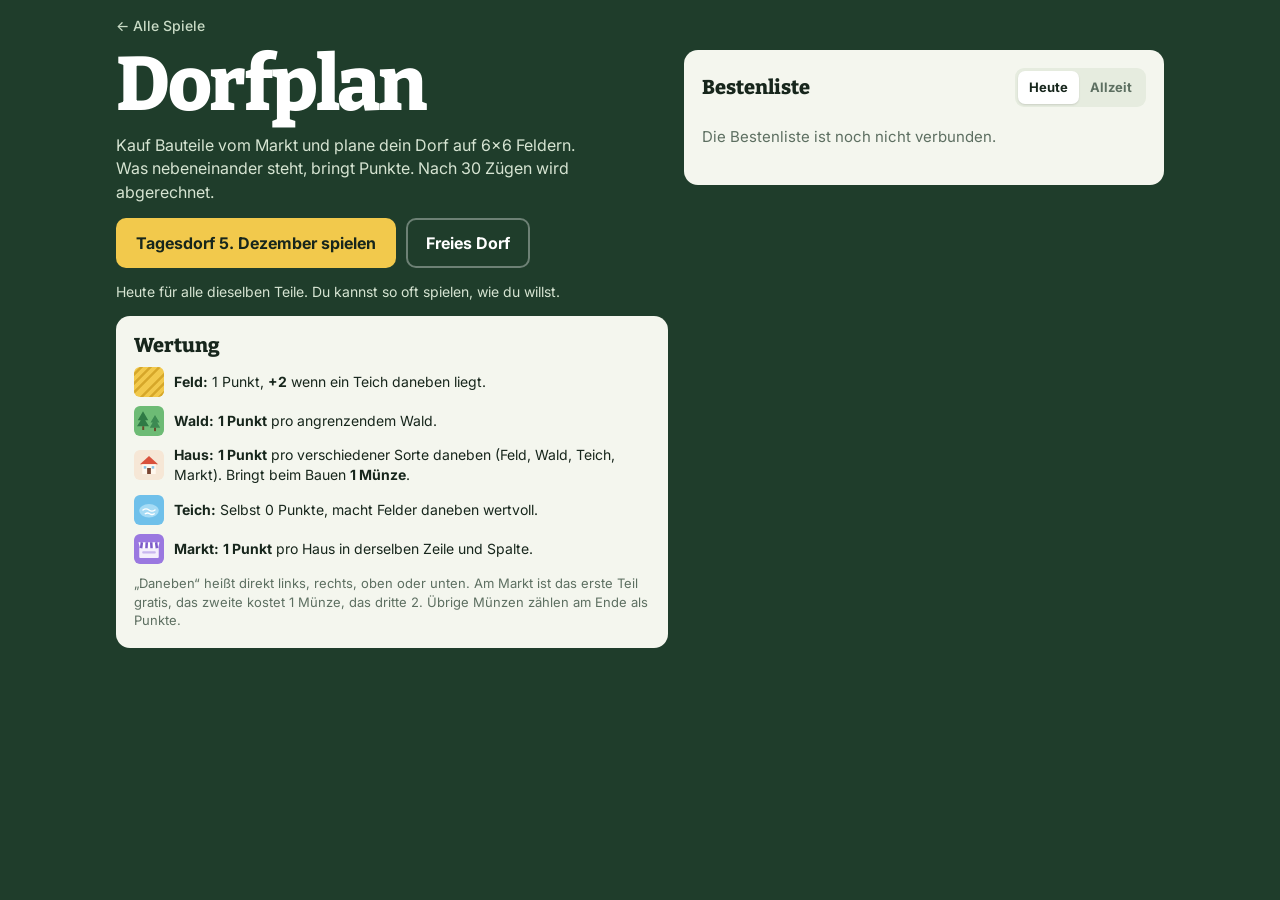
==== dorfplan/index.html @ 49412533 "Dorfplan, gemeinsame Online-Bestenlisten für alle Spiele, Fix in Rutschpartie - Dorfplan: Aufbau-Str" ====
<!doctype html>
<html lang="de">
<head>
<meta charset="utf-8">
<meta name="viewport" content="width=device-width, initial-scale=1, viewport-fit=cover">
<meta name="theme-color" content="#1f3d2b">
<meta name="description" content="Dorfplan: ein Aufbau-Puzzle. Kauf Bauteile vom Markt, plane dein Dorf auf 6×6 Feldern, jede Nachbarschaft zählt. Jeden Tag ein neues Tagesdorf mit Bestenliste.">
<meta property="og:type" content="website">
<meta property="og:title" content="Dorfplan">
<meta property="og:description" content="Plane dein Dorf auf 6×6 Feldern. Jeden Tag ein neues Tagesdorf, gleiche Teile für alle.">
<meta property="og:url" content="https://timleonhardt.de/dorfplan/">
<title>Dorfplan</title>
<link rel="icon" href="data:image/svg+xml,%3Csvg xmlns='http://www.w3.org/2000/svg' viewBox='0 0 32 32'%3E%3Crect width='32' height='32' rx='7' fill='%231f3d2b'/%3E%3Crect x='5' y='5' width='10' height='10' rx='2' fill='%23f2c94c'/%3E%3Crect x='17' y='5' width='10' height='10' rx='2' fill='%236dbb75'/%3E%3Crect x='5' y='17' width='10' height='10' rx='2' fill='%236fc0ea'/%3E%3Crect x='17' y='17' width='10' height='10' rx='2' fill='%23f6e7d6'/%3E%3Cpath d='M18.5 23l3.5-3.5 3.5 3.5v2.5h-7z' fill='%23d9513c'/%3E%3C/svg%3E">
<link rel="preconnect" href="https://fonts.googleapis.com">
<link rel="preconnect" href="https://fonts.gstatic.com" crossorigin>
<link rel="stylesheet" href="https://fonts.googleapis.com/css2?family=Bitter:wght@600;800&family=Inter:wght@400;500;700&display=swap">
<style>
/* Layout: a field map on dark meadow green. Desktop: board left, a side panel with score, market and scoring rules. Phone: score, board, market, rules stacked. */
:root {
  --meadow: #1f3d2b;       /* page */
  --meadow-2: #2a5039;
  --paper: #f4f6ee;        /* panels */
  --ink: #17261c;
  --muted: #5d6f61;
  --grass: #cfe3b4;        /* empty plot */
  --grass-2: #bdd79d;
  --rule: #d9e2cf;
  --gold: #f2c94c;         /* coins, field */
  --forest: #6dbb75;
  --brick: #d9513c;
  --water: #6fc0ea;
  --market: #9a78e0;
  --good: #2f8f4e;
  --font-display: "Bitter", ui-serif, Georgia, serif;
  --font: "Inter", ui-sans-serif, system-ui, -apple-system, "Segoe UI", sans-serif;
  color-scheme: light;
}
*, *::before, *::after { box-sizing: border-box; }
[hidden] { display: none !important; }
html { -webkit-text-size-adjust: 100%; }
body { margin: 0; min-height: 100vh; background: var(--meadow); color: var(--ink); font: 400 15px/1.45 var(--font); -webkit-tap-highlight-color: transparent; }
button { font: inherit; color: inherit; }
:focus-visible { outline: 3px solid var(--gold); outline-offset: 2px; }
.wrap {
  max-width: 1080px; margin: 0 auto;
  padding-top: calc(16px + env(safe-area-inset-top, 0px));
  padding-bottom: calc(28px + env(safe-area-inset-bottom, 0px));
  padding-left: max(16px, env(safe-area-inset-left, 0px));
  padding-right: max(16px, env(safe-area-inset-right, 0px));
}
.top { display: flex; align-items: center; justify-content: space-between; gap: 12px; margin-bottom: 14px; }
.home { color: #c9dbc6; text-decoration: none; font-weight: 500; font-size: 14px; }
.home:hover { color: #fff; }
.brand { font: 800 22px/1 var(--font-display); color: #fff; letter-spacing: -0.01em; }

.btn { display: inline-flex; align-items: center; justify-content: center; gap: 8px; font-weight: 700; font-size: 15px; line-height: 1; padding: 13px 16px; border-radius: 10px; border: 2px solid transparent; cursor: pointer; background: none; }
.btn-primary { background: var(--gold); color: var(--ink); }
.btn-primary:hover { filter: brightness(1.05); }
.btn-ghost { background: var(--paper); border-color: var(--rule); }
.btn-ghost:hover { border-color: var(--muted); }
.btn:disabled { opacity: 0.5; cursor: default; }
.panel { background: var(--paper); border-radius: 14px; padding: 18px; }
h2 { margin: 0; font: 800 20px/1.15 var(--font-display); }

/* ---------- Start ---------- */
.start { display: grid; gap: 16px; grid-template-columns: minmax(0, 1fr); }
@media (min-width: 900px) { .start { grid-template-columns: minmax(0, 1.15fr) minmax(0, 1fr); align-items: start; } }
.intro { display: flex; flex-direction: column; gap: 14px; }
.title { margin: 0; font: 800 clamp(46px, 9vw, 76px)/0.92 var(--font-display); letter-spacing: -0.03em; color: #fff; text-wrap: balance; }
.lede { margin: 0; color: #d6e4d2; font-size: 16px; max-width: 48ch; }
.start-actions { display: flex; flex-wrap: wrap; gap: 10px; }
.start-actions .btn { padding: 15px 18px; font-size: 16px; }
.start-actions .btn-ghost { background: transparent; color: #fff; border-color: rgba(255,255,255,0.35); }
.today-best { margin: 0; color: #d6e4d2; font-size: 14px; }

/* ---------- Rules ---------- */
.rules { display: flex; flex-direction: column; gap: 10px; }
.rules ul { list-style: none; margin: 0; padding: 0; display: grid; gap: 9px; }
.rules li { display: grid; grid-template-columns: 30px minmax(0, 1fr); gap: 10px; align-items: center; font-size: 14px; }
.rules li b { font-weight: 700; }
.rules svg { width: 30px; height: 30px; display: block; border-radius: 6px; }
.rules .small { margin: 0; color: var(--muted); font-size: 13px; }
details.rules-fold summary { cursor: pointer; font: 800 17px/1.2 var(--font-display); list-style: none; display: flex; align-items: center; justify-content: space-between; }
details.rules-fold summary::-webkit-details-marker { display: none; }
details.rules-fold summary::after { content: "+"; font: 700 20px/1 var(--font); color: var(--muted); }
details.rules-fold[open] summary::after { content: "–"; }
details.rules-fold[open] summary { margin-bottom: 10px; }

/* ---------- Game ---------- */
.game { display: grid; gap: 14px; grid-template-columns: minmax(0, 1fr); }
@media (min-width: 900px) { .game { grid-template-columns: minmax(0, 1fr) 340px; align-items: start; } }
.hud { display: grid; grid-template-columns: repeat(3, minmax(0, 1fr)); gap: 8px; }
.stat { background: var(--paper); border-radius: 12px; padding: 10px 12px; display: flex; flex-direction: column; gap: 2px; }
.stat span { font-size: 12px; color: var(--muted); font-weight: 500; }
.stat strong { font: 800 26px/1 var(--font-display); font-variant-numeric: tabular-nums; }
.stat.coins strong { display: inline-flex; align-items: center; gap: 6px; }
.coin { width: 16px; height: 16px; border-radius: 50%; background: var(--gold); box-shadow: inset 0 -2px 0 #c99a1b; display: inline-block; flex: none; }

.board-wrap { background: var(--meadow-2); border-radius: 18px; padding: clamp(8px, 2vw, 14px); }
.board { display: grid; grid-template-columns: repeat(6, minmax(0, 1fr)); gap: clamp(4px, 1vw, 7px); max-width: 620px; margin: 0 auto; }
.cell {
  position: relative; aspect-ratio: 1; border: 0; padding: 0; border-radius: 10px; cursor: default;
  background: var(--grass); box-shadow: inset 0 -3px 0 var(--grass-2); overflow: hidden;
}
.cell svg { position: absolute; inset: 0; width: 100%; height: 100%; display: block; }
.cell.can { cursor: pointer; }
.cell.can:hover, .cell.can:focus-visible { box-shadow: inset 0 0 0 3px var(--ink); }
.cell .pts {
  position: absolute; right: 4px; bottom: 4px; min-width: 20px; height: 20px; padding: 0 5px; border-radius: 10px;
  background: rgba(23,38,28,0.82); color: #fff; font: 700 12px/20px var(--font); text-align: center; font-variant-numeric: tabular-nums;
}
.cell .pts.zero { background: rgba(23,38,28,0.35); }
.cell .delta {
  position: absolute; inset: 0; display: grid; place-items: center;
  font: 800 clamp(15px, 3.4vw, 22px)/1 var(--font-display); color: var(--ink); font-variant-numeric: tabular-nums;
}
.cell .delta.best { color: var(--good); }
.cell .delta.none { color: rgba(23,38,28,0.35); }
.cell.ghost svg { opacity: 0.55; }
.cell.new { animation: drop 0.28s cubic-bezier(.2,1.5,.4,1); }
@keyframes drop { from { transform: scale(0.7); } to { transform: none; } }
.cell.changed .pts { animation: bump 0.5s ease; }
@keyframes bump { 40% { transform: scale(1.35); background: var(--good); } }

.side { display: flex; flex-direction: column; gap: 14px; }
.market { display: flex; flex-direction: column; gap: 10px; }
.market-head { display: flex; justify-content: space-between; align-items: baseline; gap: 10px; }
.market-head span { font-size: 13px; color: var(--muted); }
.offers { display: grid; grid-template-columns: repeat(3, minmax(0, 1fr)); gap: 8px; }
.offer {
  display: flex; flex-direction: column; align-items: center; gap: 6px; padding: 10px 6px 9px;
  border: 2px solid var(--rule); border-radius: 12px; background: #fff; cursor: pointer;
}
.offer svg { width: 52px; height: 52px; border-radius: 8px; display: block; }
.offer .name { font-weight: 700; font-size: 13px; }
.offer .price { font-size: 12px; color: var(--muted); display: inline-flex; align-items: center; gap: 4px; font-weight: 500; }
.offer .price .coin { width: 12px; height: 12px; }
.offer.sel { border-color: var(--ink); box-shadow: 0 3px 0 var(--ink); }
.offer:disabled { opacity: 0.45; cursor: default; }
.next-up { margin: 0; font-size: 13px; color: var(--muted); display: flex; align-items: center; gap: 8px; }
.next-up svg { width: 22px; height: 22px; border-radius: 5px; }
.game-msg { margin: 0; min-height: 1.45em; font-size: 14px; color: var(--muted); }
.game-msg b { color: var(--ink); }
.game-actions { display: flex; gap: 8px; flex-wrap: wrap; }

/* ---------- End ---------- */
.end { display: grid; gap: 16px; grid-template-columns: minmax(0, 1fr); }
@media (min-width: 900px) { .end { grid-template-columns: minmax(0, 1fr) minmax(0, 1fr); align-items: start; } }
.final { display: flex; flex-direction: column; gap: 12px; }
.final .eyebrow { margin: 0; font-size: 12px; font-weight: 700; letter-spacing: 0.1em; text-transform: uppercase; color: var(--muted); }
.final .total { display: flex; align-items: baseline; gap: 10px; }
.final .total strong { font: 800 72px/0.9 var(--font-display); font-variant-numeric: tabular-nums; letter-spacing: -0.02em; }
.final .total span { color: var(--muted); font-weight: 500; }
.breakdown { margin: 0; display: grid; grid-template-columns: minmax(0, 1fr) auto; gap: 6px 16px; font-size: 14px; }
.breakdown dt { display: flex; align-items: center; gap: 8px; }
.breakdown dt svg { width: 20px; height: 20px; border-radius: 4px; }
.breakdown dd { margin: 0; font-weight: 700; font-variant-numeric: tabular-nums; text-align: right; }
.mini-board { display: grid; grid-template-columns: repeat(6, 1fr); gap: 3px; max-width: 200px; }
.mini-board i { aspect-ratio: 1; border-radius: 3px; background: var(--grass); display: block; }

/* ---------- Leaderboard ---------- */
.lb { display: flex; flex-direction: column; gap: 12px; }
.lb-head { display: flex; justify-content: space-between; align-items: center; gap: 10px; flex-wrap: wrap; }
.tabs { display: inline-flex; background: #e6ecdf; border-radius: 9px; padding: 3px; }
.tabs button { border: 0; background: none; padding: 7px 11px; border-radius: 7px; font-weight: 700; font-size: 13px; cursor: pointer; color: var(--muted); }
.tabs button[aria-selected="true"] { background: #fff; color: var(--ink); box-shadow: 0 1px 2px rgba(0,0,0,0.12); }
.lb-list { list-style: none; margin: 0 -8px; padding: 0; display: flex; flex-direction: column; gap: 2px; }
.lb-list li { display: grid; grid-template-columns: 2.4ch minmax(0, 1fr) auto; gap: 10px; align-items: baseline; padding: 7px 8px; border-radius: 8px; }
.lb-list li.me { background: #fbecb5; }
.lb-list .r { color: var(--muted); font-weight: 700; text-align: right; font-variant-numeric: tabular-nums; }
.lb-list li:nth-child(-n+3) .r { color: #b8860b; }
.lb-list .n { font-weight: 500; overflow: hidden; text-overflow: ellipsis; white-space: nowrap; }
.lb-list .s { font: 800 16px/1 var(--font-display); font-variant-numeric: tabular-nums; }
.lb-list li.empty { display: block; color: var(--muted); }
.lb-mine, .lb-status { margin: 0; font-size: 13px; color: var(--muted); }
.lb-mine b { color: var(--ink); }
.name-form { display: flex; flex-direction: column; gap: 6px; margin: 0; }
.name-form label { font-size: 14px; font-weight: 500; }
.name-row { display: flex; gap: 8px; }
.name-row input { flex: 1; min-width: 0; font: 500 16px/1.2 var(--font); padding: 11px 12px; border-radius: 10px; border: 2px solid var(--rule); background: #fff; color: var(--ink); }
.name-row input:focus { border-color: var(--ink); outline: none; }
.form-msg { margin: 0; font-size: 13px; color: var(--muted); }
.form-msg:empty { display: none; }

@media (prefers-reduced-motion: reduce) { .cell.new, .cell.changed .pts { animation: none; } }
@media (max-width: 420px) {
  .panel { padding: 14px; }
  .offer svg { width: 44px; height: 44px; }
  .stat strong { font-size: 22px; }
}
</style>
</head>
<body>
<svg width="0" height="0" style="position:absolute" aria-hidden="true">
  <defs>
    <symbol id="t-F" viewBox="0 0 40 40"><rect width="40" height="40" rx="6" fill="#f2c94c"/><path d="M-4 14L14 -4M-4 26L26 -4M-4 38L38 -4M6 44L44 6M18 44L44 18M30 44L44 30" stroke="#d6a72a" stroke-width="3.2"/></symbol>
    <symbol id="t-W" viewBox="0 0 40 40"><rect width="40" height="40" rx="6" fill="#6dbb75"/><path d="M12 7l7 12h-4l5 8H4l5-8H5z" fill="#2f7a45"/><rect x="11" y="27" width="2.6" height="5" fill="#6b4a2b"/><path d="M28 12l6 10h-3l4 7H21l4-7h-3z" fill="#3c8a52"/><rect x="26.7" y="29" width="2.6" height="4.5" fill="#6b4a2b"/></symbol>
    <symbol id="t-H" viewBox="0 0 40 40"><rect width="40" height="40" rx="6" fill="#f6e7d6"/><path d="M8 19L20 8l12 11z" fill="#d9513c"/><rect x="11" y="19" width="18" height="13" fill="#fff8ee"/><rect x="17.5" y="24" width="5" height="8" fill="#7a4532"/><rect x="13" y="21.5" width="3.4" height="3.4" fill="#86c3e8"/><rect x="23.6" y="21.5" width="3.4" height="3.4" fill="#86c3e8"/></symbol>
    <symbol id="t-T" viewBox="0 0 40 40"><rect width="40" height="40" rx="6" fill="#6fc0ea"/><ellipse cx="20" cy="21" rx="13" ry="9" fill="#a6dbf5"/><path d="M12 20q4-3 8 0t8 0M15 25q3-2 6 0t6 0" fill="none" stroke="#fff" stroke-width="1.8" stroke-linecap="round"/></symbol>
    <symbol id="t-M" viewBox="0 0 40 40"><rect width="40" height="40" rx="6" fill="#9a78e0"/><rect x="7" y="18" width="26" height="14" rx="1.5" fill="#f4eefc"/><path d="M6 11h28l-2 8H8z" fill="#fff"/><path d="M10.5 11l-1 8M17 11l-.4 8M23 11l.4 8M29.5 11l1 8" stroke="#7d5cc9" stroke-width="3.4"/><rect x="11" y="23" width="18" height="3" rx="1" fill="#c9b6ef"/></symbol>
  </defs>
</svg>

<div class="wrap">
  <div class="top">
    <a class="home" href="../">← Alle Spiele</a>
    <span class="brand" id="brand" hidden>Dorfplan</span>
  </div>

  <!-- Start -->
  <section id="startView" class="start" aria-labelledby="title">
    <div class="intro">
      <h1 class="title" id="title">Dorfplan</h1>
      <p class="lede">Kauf Bauteile vom Markt und plane dein Dorf auf 6×6 Feldern. Was nebeneinander steht, bringt Punkte. Nach 30 Zügen wird abgerechnet.</p>
      <div class="start-actions">
        <button class="btn btn-primary" id="dailyBtn" type="button">Tagesdorf spielen</button>
        <button class="btn btn-ghost" id="freeBtn" type="button">Freies Dorf</button>
      </div>
      <p class="today-best" id="todayBest"></p>
      <div class="panel rules" id="rulesStart"></div>
    </div>
    <div class="panel lb" id="lbStart"></div>
  </section>

  <!-- Game -->
  <section id="gameView" class="game" hidden aria-label="Dorf">
    <div class="board-wrap"><div class="board" id="board" role="grid" aria-label="Dorf, 6 mal 6 Felder"></div></div>
    <div class="side">
      <div class="hud">
        <div class="stat"><span>Punkte</span><strong id="hudScore">0</strong></div>
        <div class="stat coins"><span>Münzen</span><strong><i class="coin"></i><b id="hudCoins">2</b></strong></div>
        <div class="stat"><span>Zug</span><strong id="hudTurn">1/30</strong></div>
      </div>
      <div class="panel market">
        <div class="market-head"><h2>Markt</h2><span id="modeLabel">Tagesdorf</span></div>
        <div class="offers" id="offers"></div>
        <p class="next-up" id="nextUp"></p>
        <p class="game-msg" id="gameMsg" aria-live="polite"></p>
        <div class="game-actions">
          <button class="btn btn-ghost" id="undoBtn" type="button">Zug zurück</button>
          <button class="btn btn-ghost" id="quitBtn" type="button">Aufgeben</button>
        </div>
      </div>
      <details class="panel rules-fold" id="rulesGame"><summary>Wertung</summary><div class="rules" id="rulesGameBody"></div></details>
    </div>
  </section>

  <!-- End -->
  <section id="endView" class="end" hidden aria-label="Abrechnung">
    <div class="panel final">
      <p class="eyebrow" id="endEyebrow">Tagesdorf</p>
      <div class="total"><strong id="endScore">0</strong><span>Punkte</span></div>
      <dl class="breakdown" id="breakdown"></dl>
      <div class="mini-board" id="miniBoard" aria-hidden="true"></div>
      <div class="start-actions">
        <button class="btn btn-primary" id="againBtn" type="button">Nochmal</button>
        <button class="btn btn-ghost" id="menuBtn" type="button">Übersicht</button>
      </div>
    </div>
    <div class="panel lb" id="lbEnd"></div>
  </section>
</div>

<script src="../lb-config.js"></script>
<script src="../lb.js"></script>
<script>
(() => {
  'use strict';
  const N = 6, TURNS = 30, START_COINS = 2, PRICES = [0, 1, 2];
  const BAG = { F: 8, W: 8, H: 8, T: 4, M: 5 };
  const TYPES = {
    F: { name: 'Feld', plural: 'Felder', rule: '1 Punkt, <b>+2</b> wenn ein Teich daneben liegt.' },
    W: { name: 'Wald', plural: 'Wälder', rule: '<b>1 Punkt</b> pro angrenzendem Wald.' },
    H: { name: 'Haus', plural: 'Häuser', rule: '<b>1 Punkt</b> pro verschiedener Sorte daneben (Feld, Wald, Teich, Markt). Bringt beim Bauen <b>1 Münze</b>.' },
    T: { name: 'Teich', plural: 'Teiche', rule: 'Selbst 0 Punkte, macht Felder daneben wertvoll.' },
    M: { name: 'Markt', plural: 'Märkte', rule: '<b>1 Punkt</b> pro Haus in derselben Zeile und Spalte.' },
  };
  const ORDER = ['F', 'W', 'H', 'T', 'M'];
  const $ = (id) => document.getElementById(id);
  const icon = (t, cls) => `<svg${cls ? ` class="${cls}"` : ''} viewBox="0 0 40 40" aria-hidden="true"><use href="#t-${t}"/></svg>`;
  const store = {
    get(k, d) { try { const s = localStorage.getItem(k); return s == null ? d : JSON.parse(s); } catch (e) { return d; } },
    set(k, v) { try { localStorage.setItem(k, JSON.stringify(v)); } catch (e) { /* storage unavailable */ } },
  };

  /* ---------- Seeded bag ---------- */
  function todayKey() { const d = new Date(); return `${d.getFullYear()}-${String(d.getMonth() + 1).padStart(2, '0')}-${String(d.getDate()).padStart(2, '0')}`; }
  function todayLabel() { return new Date().toLocaleDateString('de-DE', { day: 'numeric', month: 'long' }); }
  function hash(str) { let h = 2166136261; for (let i = 0; i < str.length; i++) { h ^= str.charCodeAt(i); h = Math.imul(h, 16777619); } return h >>> 0; }
  function mulberry(a) { return () => { a |= 0; a = (a + 0x6D2B79F5) | 0; let t = Math.imul(a ^ (a >>> 15), 1 | a); t = (t + Math.imul(t ^ (t >>> 7), 61 | t)) ^ t; return ((t ^ (t >>> 14)) >>> 0) / 4294967296; }; }
  function makeBag(seed) {
    const rnd = mulberry(hash(seed));
    const b = [];
    for (const t of ORDER) for (let i = 0; i < BAG[t]; i++) b.push(t);
    for (let i = b.length - 1; i > 0; i--) { const j = Math.floor(rnd() * (i + 1)); [b[i], b[j]] = [b[j], b[i]]; }
    return b;
  }

  /* ---------- Scoring ---------- */
  function nbrs(i) {
    const x = i % N, y = Math.floor(i / N), out = [];
    if (x > 0) out.push(i - 1); if (x < N - 1) out.push(i + 1); if (y > 0) out.push(i - N); if (y < N - 1) out.push(i + N);
    return out;
  }
  function cellScore(g, i) {
    const t = g[i];
    if (t === 'F') return 1 + (nbrs(i).some((j) => g[j] === 'T') ? 2 : 0);
    if (t === 'W') return nbrs(i).filter((j) => g[j] === 'W').length;
    if (t === 'H') { const s = new Set(); nbrs(i).forEach((j) => { if (g[j] && g[j] !== 'H') s.add(g[j]); }); return s.size; }
    if (t === 'M') {
      const x = i % N, y = Math.floor(i / N); let n = 0;
      for (let k = 0; k < N; k++) { if (g[y * N + k] === 'H') n++; if (g[k * N + x] === 'H') n++; }
      return n;
    }
    return 0;
  }
  function boardPoints(g) { let s = 0; for (let i = 0; i < N * N; i++) if (g[i]) s += cellScore(g, i); return s; }
  function breakdown(g) {
    const b = { F: 0, W: 0, H: 0, T: 0, M: 0 };
    for (let i = 0; i < N * N; i++) if (g[i]) b[g[i]] += cellScore(g, i);
    return b;
  }

  /* ---------- State ---------- */
  let G = null;   // { mode, seed, bag, next, market, grid, coins, turn, sel, last, undoUsed }
  let lastScores = [];

  function newGame(mode) {
    const seed = mode === 'daily' ? `dorfplan:${todayKey()}` : `frei:${Date.now()}:${Math.random()}`;
    const bag = makeBag(seed);
    G = { mode, day: todayKey(), seed, bag, next: 3, market: bag.slice(0, 3), grid: Array(N * N).fill(null), coins: START_COINS, turn: 0, sel: firstAffordable(bag.slice(0, 3), START_COINS), last: null };
    lastScores = Array(N * N).fill(0);
    show('game');
    $('modeLabel').textContent = mode === 'daily' ? `Tagesdorf ${todayLabel()}` : 'Freies Dorf';
    say('Wähl ein Bauteil und tipp auf ein freies Feld. Die Zahlen zeigen, wie viele Punkte es dort sofort bringt.');
    render();
  }
  function firstAffordable(market, coins) { for (let i = 0; i < 3; i++) if (PRICES[i] <= coins) return i; return 0; }

  function place(cell) {
    if (!G || G.grid[cell] || G.sel == null || PRICES[G.sel] > G.coins) return;
    const t = G.market[G.sel];
    G.last = { cell, sel: G.sel, t, coins: G.coins, market: G.market.slice(), next: G.next };
    G.coins -= PRICES[G.sel];
    G.grid[cell] = t;
    if (t === 'H') G.coins += 1;
    G.market.splice(G.sel, 1);
    G.market.push(G.bag[G.next++]);
    G.turn++;
    G.sel = firstAffordable(G.market, G.coins);
    render(cell);
    const gained = boardPoints(G.grid) - boardPoints(withoutCell(G.grid, cell));
    say(`${TYPES[t].name} gebaut: <b>${gained >= 0 ? '+' : ''}${gained}</b> Punkte${t === 'H' ? ' und 1 Münze' : ''}.`);
    if (G.turn >= TURNS) setTimeout(finish, 450);
  }
  function withoutCell(g, cell) { const c = g.slice(); c[cell] = null; return c; }

  function undo() {
    if (!G || !G.last || G.turn >= TURNS) return;
    const l = G.last;
    G.grid[l.cell] = null; G.coins = l.coins; G.market = l.market; G.next = l.next; G.turn--; G.sel = l.sel; G.last = null;
    say('Zug zurückgenommen. Zurück geht immer nur ein Zug.');
    render();
  }

  /* ---------- Rendering ---------- */
  function say(html) { $('gameMsg').innerHTML = html; }

  function render(newCell) {
    const g = G.grid, total = boardPoints(g) + G.coins;
    $('hudScore').textContent = total;
    $('hudCoins').textContent = G.coins;
    $('hudTurn').textContent = `${Math.min(G.turn + 1, TURNS)}/${TURNS}`;
    $('undoBtn').disabled = !G.last;

    // previews for the selected offer
    const selT = G.sel != null && PRICES[G.sel] <= G.coins ? G.market[G.sel] : null;
    const base = boardPoints(g);
    const deltas = Array(N * N).fill(null);
    let best = -Infinity;
    if (selT && G.turn < TURNS) {
      for (let i = 0; i < N * N; i++) {
        if (g[i]) continue;
        g[i] = selT; deltas[i] = boardPoints(g) - base; g[i] = null;
        best = Math.max(best, deltas[i]);
      }
    }
    const boardEl = $('board');
    if (boardEl.children.length !== N * N) {
      boardEl.replaceChildren();
      for (let i = 0; i < N * N; i++) {
        const b = document.createElement('button');
        b.type = 'button'; b.className = 'cell'; b.dataset.i = i;
        b.addEventListener('click', () => place(i));
        boardEl.append(b);
      }
    }
    [...boardEl.children].forEach((b, i) => {
      const t = g[i], sc = t ? cellScore(g, i) : 0;
      const can = !t && selT && G.turn < TURNS;
      b.className = 'cell' + (can ? ' can' : '') + (i === newCell ? ' new' : '') + (t && sc !== lastScores[i] && i !== newCell ? ' changed' : '');
      b.disabled = !can && !t;
      if (t) {
        b.innerHTML = icon(t) + `<span class="pts${sc ? '' : ' zero'}">${sc}</span>`;
        b.setAttribute('aria-label', `${TYPES[t].name}, ${sc} Punkte`);
        b.tabIndex = -1;
      } else if (can) {
        const d = deltas[i];
        b.innerHTML = `<span class="delta${d === best && d > 0 ? ' best' : ''}${d <= 0 ? ' none' : ''}">${d > 0 ? '+' + d : d}</span>`;
        b.setAttribute('aria-label', `Freies Feld, ${TYPES[selT].name} bringt hier ${d} Punkte`);
        b.tabIndex = 0;
      } else {
        b.innerHTML = '';
        b.setAttribute('aria-label', 'Freies Feld');
      }
      lastScores[i] = sc;
    });

    // market
    const offers = $('offers');
    offers.replaceChildren();
    G.market.forEach((t, i) => {
      const b = document.createElement('button');
      b.type = 'button'; b.className = 'offer' + (i === G.sel ? ' sel' : '');
      b.disabled = PRICES[i] > G.coins || G.turn >= TURNS;
      b.setAttribute('aria-pressed', String(i === G.sel));
      b.innerHTML = `${icon(t)}<span class="name">${TYPES[t].name}</span><span class="price">${PRICES[i] ? `<i class="coin"></i>${PRICES[i]} ${PRICES[i] === 1 ? 'Münze' : 'Münzen'}` : 'gratis'}</span>`;
      b.addEventListener('click', () => { G.sel = i; render(); });
      offers.append(b);
    });
    const upcoming = G.bag[G.next];
    $('nextUp').innerHTML = upcoming && G.turn < TURNS - 1 ? `Als Nächstes kommt: ${icon(upcoming)} <b>${TYPES[upcoming].name}</b>` : '';
  }

  function rulesHtml() {
    return `<ul>${ORDER.map((t) => `<li>${icon(t)}<span><b>${TYPES[t].name}:</b> ${TYPES[t].rule}</span></li>`).join('')}</ul>
      <p class="small">„Daneben“ heißt direkt links, rechts, oben oder unten. Am Markt ist das erste Teil gratis, das zweite kostet 1 Münze, das dritte 2. Übrige Münzen zählen am Ende als Punkte.</p>`;
  }

  /* ---------- Finish ---------- */
  function finish() {
    const g = G.grid, b = breakdown(g), total = boardPoints(g) + G.coins;
    G.final = total;
    $('endEyebrow').textContent = G.mode === 'daily' ? `Tagesdorf ${todayLabel()}` : 'Freies Dorf';
    $('endScore').textContent = total;
    $('breakdown').innerHTML = ORDER.filter((t) => t !== 'T').map((t) => `<dt>${icon(t)}${TYPES[t].plural}</dt><dd>${b[t]}</dd>`).join('')
      + `<dt><i class="coin"></i>Übrige Münzen</dt><dd>${G.coins}</dd>`;
    const colors = { F: '#f2c94c', W: '#6dbb75', H: '#d9513c', T: '#6fc0ea', M: '#9a78e0' };
    $('miniBoard').innerHTML = g.map((t) => `<i${t ? ` style="background:${colors[t]}"` : ''}></i>`).join('');
    if (G.mode === 'daily') {
      const best = store.get('dorf.best', {});
      if (!best[G.day] || total > best[G.day]) { best[G.day] = total; store.set('dorf.best', best); }
      LB.tab = 'day';
      LB.pending = total;
    } else {
      LB.pending = null;
    }
    show('end');
    renderLb('lbEnd');
    if (G.mode === 'daily' && TB && TB.getName()) submitIfNamed(); else loadLb(LB.tab);
  }

  /* ---------- Leaderboard (gemeinsam für alle Spiele, ../lb.js) ---------- */
  const TB = window.TLBoard || null;
  const ONLINE = !!(TB && TB.configured);
  const LB = { tab: 'day', data: { day: null, all: null }, state: { day: ONLINE ? 'loading' : 'off', all: ONLINE ? 'loading' : 'off' }, pending: null, submitted: false, renaming: false, busy: false };
  const boardId = (tab) => (tab === 'day' ? `dorfplan:tag:${todayKey()}` : 'dorfplan');

  async function loadLb(tab) {
    if (!ONLINE) return;
    try { LB.data[tab] = await TB.board(boardId(tab), 10); LB.state[tab] = 'live'; }
    catch (e) { LB.state[tab] = 'offline'; }
    renderAllLb();
  }
  async function submitIfNamed() {
    if (!ONLINE || LB.pending == null || LB.busy) return;
    const name = TB.getName();
    if (!name) { renderAllLb(); return; }
    LB.busy = true;
    try {
      await TB.submit(boardId('day'), name, LB.pending);
      await TB.submit(boardId('all'), name, LB.pending);
      LB.submitted = true;
    } catch (e) {
      LB.error = e && e.code === 'rejected' ? 'Das hat die Bestenliste nicht angenommen. Versuch einen anderen Namen.' : 'Keine Verbindung zur Bestenliste. Versuch es gleich nochmal.';
    }
    LB.busy = false;
    await Promise.all([loadLb('day'), loadLb('all')]);
  }

  function renderAllLb() { if (!$('startView').hidden) renderLb('lbStart'); if (!$('endView').hidden) renderLb('lbEnd'); }

  function renderLb(rootId) {
    const root = $(rootId), tab = LB.tab, d = LB.data[tab], st = LB.state[tab];
    const name = TB ? TB.getName() : '';
    const showForm = ONLINE && rootId === 'lbEnd' && LB.pending != null && (!name || LB.renaming || LB.error);
    root.innerHTML = `
      <div class="lb-head"><h2>Bestenliste</h2>
        <div class="tabs" role="tablist">
          <button type="button" role="tab" data-tab="day" aria-selected="${tab === 'day'}">Heute</button>
          <button type="button" role="tab" data-tab="all" aria-selected="${tab === 'all'}">Allzeit</button>
        </div>
      </div>
      <ol class="lb-list"></ol>
      <p class="lb-mine" hidden></p>
      ${showForm ? `<form class="name-form" novalidate>
        <label for="nameIn">Dein Name für die Bestenliste</label>
        <div class="name-row"><input id="nameIn" type="text" maxlength="16" autocomplete="nickname" spellcheck="false" enterkeyhint="done" placeholder="z. B. Dorfschulze"><button class="btn btn-primary" type="submit">Eintragen</button></div>
        <p class="form-msg" role="status"></p>
      </form>` : ''}
      <p class="lb-status"></p>`;
    const ol = root.querySelector('.lb-list');
    const rows = d ? d.top : [];
    if (!rows.length) {
      const li = document.createElement('li'); li.className = 'empty';
      li.textContent = st === 'loading' ? 'Bestenliste lädt …' : st === 'offline' ? 'Die Bestenliste ist gerade nicht erreichbar.' : st === 'off' ? 'Die Bestenliste ist noch nicht verbunden.'
        : tab === 'day' ? 'Heute hat noch niemand gespielt. Mach den Anfang.' : 'Noch keine Einträge.';
      ol.append(li);
    } else {
      rows.forEach((r, i) => {
        const li = document.createElement('li'); if (r.me) li.className = 'me';
        const a = document.createElement('span'); a.className = 'r'; a.textContent = i + 1;
        const n = document.createElement('span'); n.className = 'n'; n.textContent = r.name;
        const s = document.createElement('span'); s.className = 's'; s.textContent = Math.round(r.score);
        li.append(a, n, s); ol.append(li);
      });
    }
    const mine = root.querySelector('.lb-mine');
    if (d && d.me && !rows.some((r) => r.me)) { mine.hidden = false; mine.append('Du: Platz ', Object.assign(document.createElement('b'), { textContent: d.me.rank }), ` mit ${Math.round(d.me.score)} Punkten`); }
    const status = root.querySelector('.lb-status');
    if (ONLINE && name && !showForm) {
      status.append(`Du spielst als `, Object.assign(document.createElement('b'), { textContent: name }), '. ');
      const ch = document.createElement('button'); ch.type = 'button'; ch.textContent = 'Ändern';
      ch.style.cssText = 'background:none;border:0;padding:0;color:var(--good);font-weight:700;cursor:pointer;text-decoration:underline;font-size:inherit';
      ch.addEventListener('click', () => { if (rootId === 'lbEnd' && LB.pending != null) { LB.renaming = true; renderLb(rootId); } else renameInline(root); });
      status.append(ch);
    } else if (ONLINE && rootId === 'lbStart' && !name) {
      status.textContent = 'Nach dem Tagesdorf kannst du dich mit Namen eintragen. Das freie Dorf zählt nicht.';
    }
    root.querySelectorAll('[data-tab]').forEach((b) => b.addEventListener('click', () => { LB.tab = b.dataset.tab; renderLb(rootId); if (!LB.data[LB.tab]) loadLb(LB.tab); }));
    const form = root.querySelector('.name-form');
    if (form) {
      const input = form.querySelector('input'), msg = form.querySelector('.form-msg');
      input.value = name;
      if (LB.error) msg.textContent = LB.error;
      form.addEventListener('submit', (e) => {
        e.preventDefault();
        const n = TB.cleanName(input.value);
        if (!n) { msg.textContent = 'Gib einen Namen ein.'; return; }
        TB.setName(n); LB.renaming = false; LB.error = null;
        msg.textContent = 'Wird eingetragen …';
        submitIfNamed();
      });
    }
  }
  // Name ändern in der Übersicht: kleines Formular an Ort und Stelle
  function renameInline(root) {
    const status = root.querySelector('.lb-status');
    status.innerHTML = `<form class="name-form" novalidate><label for="renameIn">Neuer Name</label><div class="name-row"><input id="renameIn" type="text" maxlength="16" autocomplete="nickname" spellcheck="false"><button class="btn btn-primary" type="submit">Speichern</button></div></form>`;
    const f = status.querySelector('form'), inp = f.querySelector('input');
    inp.value = TB.getName(); inp.focus();
    f.addEventListener('submit', (e) => { e.preventDefault(); const n = TB.cleanName(inp.value); if (!n) return; TB.setName(n); LB.renaming = false; renderLb(root.id); });
  }

  /* ---------- Views ---------- */
  function show(v) {
    $('startView').hidden = v !== 'start';
    $('gameView').hidden = v !== 'game';
    $('endView').hidden = v !== 'end';
    $('brand').hidden = v === 'start';
    window.scrollTo(0, 0);
    if (v === 'start') {
      LB.pending = null; LB.renaming = false; LB.error = null;
      const best = store.get('dorf.best', {})[todayKey()];
      $('todayBest').textContent = best ? `Dein Bestwert heute: ${best} Punkte. Du kannst so oft spielen, wie du willst.` : `Heute für alle dieselben Teile. Du kannst so oft spielen, wie du willst.`;
      $('dailyBtn').textContent = `Tagesdorf ${todayLabel()} spielen`;
      renderLb('lbStart');
      loadLb(LB.tab);
    }
  }

  $('dailyBtn').addEventListener('click', () => newGame('daily'));
  $('freeBtn').addEventListener('click', () => newGame('free'));
  $('againBtn').addEventListener('click', () => newGame(G ? G.mode : 'daily'));
  $('menuBtn').addEventListener('click', () => show('start'));
  $('undoBtn').addEventListener('click', undo);
  $('quitBtn').addEventListener('click', () => { G = null; show('start'); });
  window.addEventListener('keydown', (e) => {
    if ($('gameView').hidden || e.target.tagName === 'INPUT') return;
    if (e.key === '1' || e.key === '2' || e.key === '3') { const i = Number(e.key) - 1; if (PRICES[i] <= G.coins) { G.sel = i; render(); } }
    else if ((e.key === 'z' || e.key === 'Z') && !e.metaKey && !e.ctrlKey) undo();
  });

  $('rulesStart').innerHTML = '<h2>Wertung</h2>' + rulesHtml();
  $('rulesGameBody').innerHTML = rulesHtml();
  if (window.matchMedia && matchMedia('(min-width: 900px)').matches) $('rulesGame').open = true;
  show('start');
  window.__dorf = { makeBag, boardPoints, cellScore, breakdown, state: () => G };   // für Tests
})();
</script>
</body>
</html>
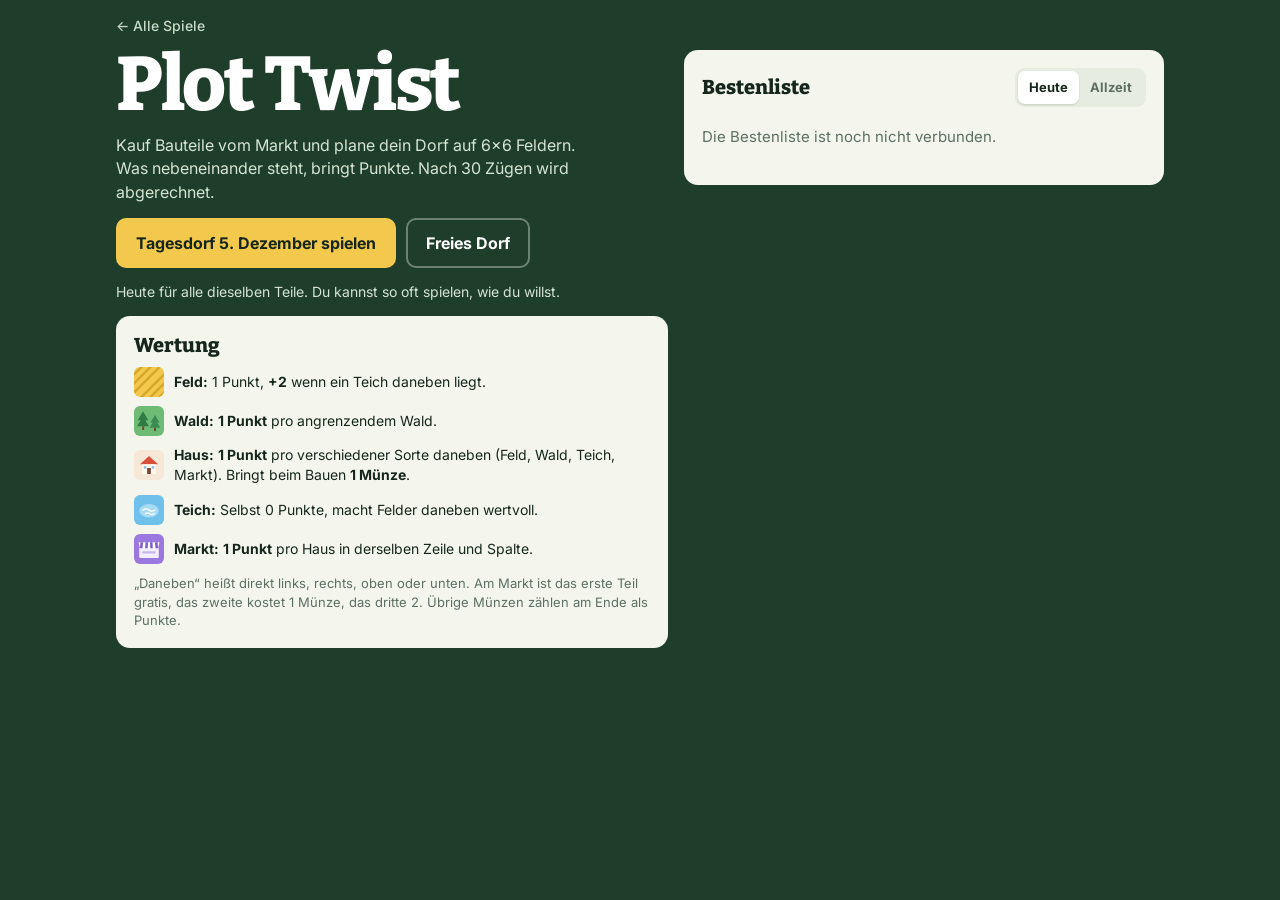
==== commit 03c4b585: "Englische Namen: Peak Rush, Spinward, Stone Cold, Plot Twist Neue Ordner /peak-rush, /spinward, /sto" ====
--- a/dorfplan/index.html
+++ b/dorfplan/index.html
@@ -2,601 +2,13 @@
 <html lang="de">
 <head>
 <meta charset="utf-8">
-<meta name="viewport" content="width=device-width, initial-scale=1, viewport-fit=cover">
-<meta name="theme-color" content="#1f3d2b">
-<meta name="description" content="Dorfplan: ein Aufbau-Puzzle. Kauf Bauteile vom Markt, plane dein Dorf auf 6×6 Feldern, jede Nachbarschaft zählt. Jeden Tag ein neues Tagesdorf mit Bestenliste.">
-<meta property="og:type" content="website">
-<meta property="og:title" content="Dorfplan">
-<meta property="og:description" content="Plane dein Dorf auf 6×6 Feldern. Jeden Tag ein neues Tagesdorf, gleiche Teile für alle.">
-<meta property="og:url" content="https://timleonhardt.de/dorfplan/">
-<title>Dorfplan</title>
-<link rel="icon" href="data:image/svg+xml,%3Csvg xmlns='http://www.w3.org/2000/svg' viewBox='0 0 32 32'%3E%3Crect width='32' height='32' rx='7' fill='%231f3d2b'/%3E%3Crect x='5' y='5' width='10' height='10' rx='2' fill='%23f2c94c'/%3E%3Crect x='17' y='5' width='10' height='10' rx='2' fill='%236dbb75'/%3E%3Crect x='5' y='17' width='10' height='10' rx='2' fill='%236fc0ea'/%3E%3Crect x='17' y='17' width='10' height='10' rx='2' fill='%23f6e7d6'/%3E%3Cpath d='M18.5 23l3.5-3.5 3.5 3.5v2.5h-7z' fill='%23d9513c'/%3E%3C/svg%3E">
-<link rel="preconnect" href="https://fonts.googleapis.com">
-<link rel="preconnect" href="https://fonts.gstatic.com" crossorigin>
-<link rel="stylesheet" href="https://fonts.googleapis.com/css2?family=Bitter:wght@600;800&family=Inter:wght@400;500;700&display=swap">
-<style>
-/* Layout: a field map on dark meadow green. Desktop: board left, a side panel with score, market and scoring rules. Phone: score, board, market, rules stacked. */
-:root {
-  --meadow: #1f3d2b;       /* page */
-  --meadow-2: #2a5039;
-  --paper: #f4f6ee;        /* panels */
-  --ink: #17261c;
-  --muted: #5d6f61;
-  --grass: #cfe3b4;        /* empty plot */
-  --grass-2: #bdd79d;
-  --rule: #d9e2cf;
-  --gold: #f2c94c;         /* coins, field */
-  --forest: #6dbb75;
-  --brick: #d9513c;
-  --water: #6fc0ea;
-  --market: #9a78e0;
-  --good: #2f8f4e;
-  --font-display: "Bitter", ui-serif, Georgia, serif;
-  --font: "Inter", ui-sans-serif, system-ui, -apple-system, "Segoe UI", sans-serif;
-  color-scheme: light;
-}
-*, *::before, *::after { box-sizing: border-box; }
-[hidden] { display: none !important; }
-html { -webkit-text-size-adjust: 100%; }
-body { margin: 0; min-height: 100vh; background: var(--meadow); color: var(--ink); font: 400 15px/1.45 var(--font); -webkit-tap-highlight-color: transparent; }
-button { font: inherit; color: inherit; }
-:focus-visible { outline: 3px solid var(--gold); outline-offset: 2px; }
-.wrap {
-  max-width: 1080px; margin: 0 auto;
-  padding-top: calc(16px + env(safe-area-inset-top, 0px));
-  padding-bottom: calc(28px + env(safe-area-inset-bottom, 0px));
-  padding-left: max(16px, env(safe-area-inset-left, 0px));
-  padding-right: max(16px, env(safe-area-inset-right, 0px));
-}
-.top { display: flex; align-items: center; justify-content: space-between; gap: 12px; margin-bottom: 14px; }
-.home { color: #c9dbc6; text-decoration: none; font-weight: 500; font-size: 14px; }
-.home:hover { color: #fff; }
-.brand { font: 800 22px/1 var(--font-display); color: #fff; letter-spacing: -0.01em; }
-
-.btn { display: inline-flex; align-items: center; justify-content: center; gap: 8px; font-weight: 700; font-size: 15px; line-height: 1; padding: 13px 16px; border-radius: 10px; border: 2px solid transparent; cursor: pointer; background: none; }
-.btn-primary { background: var(--gold); color: var(--ink); }
-.btn-primary:hover { filter: brightness(1.05); }
-.btn-ghost { background: var(--paper); border-color: var(--rule); }
-.btn-ghost:hover { border-color: var(--muted); }
-.btn:disabled { opacity: 0.5; cursor: default; }
-.panel { background: var(--paper); border-radius: 14px; padding: 18px; }
-h2 { margin: 0; font: 800 20px/1.15 var(--font-display); }
-
-/* ---------- Start ---------- */
-.start { display: grid; gap: 16px; grid-template-columns: minmax(0, 1fr); }
-@media (min-width: 900px) { .start { grid-template-columns: minmax(0, 1.15fr) minmax(0, 1fr); align-items: start; } }
-.intro { display: flex; flex-direction: column; gap: 14px; }
-.title { margin: 0; font: 800 clamp(46px, 9vw, 76px)/0.92 var(--font-display); letter-spacing: -0.03em; color: #fff; text-wrap: balance; }
-.lede { margin: 0; color: #d6e4d2; font-size: 16px; max-width: 48ch; }
-.start-actions { display: flex; flex-wrap: wrap; gap: 10px; }
-.start-actions .btn { padding: 15px 18px; font-size: 16px; }
-.start-actions .btn-ghost { background: transparent; color: #fff; border-color: rgba(255,255,255,0.35); }
-.today-best { margin: 0; color: #d6e4d2; font-size: 14px; }
-
-/* ---------- Rules ---------- */
-.rules { display: flex; flex-direction: column; gap: 10px; }
-.rules ul { list-style: none; margin: 0; padding: 0; display: grid; gap: 9px; }
-.rules li { display: grid; grid-template-columns: 30px minmax(0, 1fr); gap: 10px; align-items: center; font-size: 14px; }
-.rules li b { font-weight: 700; }
-.rules svg { width: 30px; height: 30px; display: block; border-radius: 6px; }
-.rules .small { margin: 0; color: var(--muted); font-size: 13px; }
-details.rules-fold summary { cursor: pointer; font: 800 17px/1.2 var(--font-display); list-style: none; display: flex; align-items: center; justify-content: space-between; }
-details.rules-fold summary::-webkit-details-marker { display: none; }
-details.rules-fold summary::after { content: "+"; font: 700 20px/1 var(--font); color: var(--muted); }
-details.rules-fold[open] summary::after { content: "–"; }
-details.rules-fold[open] summary { margin-bottom: 10px; }
-
-/* ---------- Game ---------- */
-.game { display: grid; gap: 14px; grid-template-columns: minmax(0, 1fr); }
-@media (min-width: 900px) { .game { grid-template-columns: minmax(0, 1fr) 340px; align-items: start; } }
-.hud { display: grid; grid-template-columns: repeat(3, minmax(0, 1fr)); gap: 8px; }
-.stat { background: var(--paper); border-radius: 12px; padding: 10px 12px; display: flex; flex-direction: column; gap: 2px; }
-.stat span { font-size: 12px; color: var(--muted); font-weight: 500; }
-.stat strong { font: 800 26px/1 var(--font-display); font-variant-numeric: tabular-nums; }
-.stat.coins strong { display: inline-flex; align-items: center; gap: 6px; }
-.coin { width: 16px; height: 16px; border-radius: 50%; background: var(--gold); box-shadow: inset 0 -2px 0 #c99a1b; display: inline-block; flex: none; }
-
-.board-wrap { background: var(--meadow-2); border-radius: 18px; padding: clamp(8px, 2vw, 14px); }
-.board { display: grid; grid-template-columns: repeat(6, minmax(0, 1fr)); gap: clamp(4px, 1vw, 7px); max-width: 620px; margin: 0 auto; }
-.cell {
-  position: relative; aspect-ratio: 1; border: 0; padding: 0; border-radius: 10px; cursor: default;
-  background: var(--grass); box-shadow: inset 0 -3px 0 var(--grass-2); overflow: hidden;
-}
-.cell svg { position: absolute; inset: 0; width: 100%; height: 100%; display: block; }
-.cell.can { cursor: pointer; }
-.cell.can:hover, .cell.can:focus-visible { box-shadow: inset 0 0 0 3px var(--ink); }
-.cell .pts {
-  position: absolute; right: 4px; bottom: 4px; min-width: 20px; height: 20px; padding: 0 5px; border-radius: 10px;
-  background: rgba(23,38,28,0.82); color: #fff; font: 700 12px/20px var(--font); text-align: center; font-variant-numeric: tabular-nums;
-}
-.cell .pts.zero { background: rgba(23,38,28,0.35); }
-.cell .delta {
-  position: absolute; inset: 0; display: grid; place-items: center;
-  font: 800 clamp(15px, 3.4vw, 22px)/1 var(--font-display); color: var(--ink); font-variant-numeric: tabular-nums;
-}
-.cell .delta.best { color: var(--good); }
-.cell .delta.none { color: rgba(23,38,28,0.35); }
-.cell.ghost svg { opacity: 0.55; }
-.cell.new { animation: drop 0.28s cubic-bezier(.2,1.5,.4,1); }
-@keyframes drop { from { transform: scale(0.7); } to { transform: none; } }
-.cell.changed .pts { animation: bump 0.5s ease; }
-@keyframes bump { 40% { transform: scale(1.35); background: var(--good); } }
-
-.side { display: flex; flex-direction: column; gap: 14px; }
-.market { display: flex; flex-direction: column; gap: 10px; }
-.market-head { display: flex; justify-content: space-between; align-items: baseline; gap: 10px; }
-.market-head span { font-size: 13px; color: var(--muted); }
-.offers { display: grid; grid-template-columns: repeat(3, minmax(0, 1fr)); gap: 8px; }
-.offer {
-  display: flex; flex-direction: column; align-items: center; gap: 6px; padding: 10px 6px 9px;
-  border: 2px solid var(--rule); border-radius: 12px; background: #fff; cursor: pointer;
-}
-.offer svg { width: 52px; height: 52px; border-radius: 8px; display: block; }
-.offer .name { font-weight: 700; font-size: 13px; }
-.offer .price { font-size: 12px; color: var(--muted); display: inline-flex; align-items: center; gap: 4px; font-weight: 500; }
-.offer .price .coin { width: 12px; height: 12px; }
-.offer.sel { border-color: var(--ink); box-shadow: 0 3px 0 var(--ink); }
-.offer:disabled { opacity: 0.45; cursor: default; }
-.next-up { margin: 0; font-size: 13px; color: var(--muted); display: flex; align-items: center; gap: 8px; }
-.next-up svg { width: 22px; height: 22px; border-radius: 5px; }
-.game-msg { margin: 0; min-height: 1.45em; font-size: 14px; color: var(--muted); }
-.game-msg b { color: var(--ink); }
-.game-actions { display: flex; gap: 8px; flex-wrap: wrap; }
-
-/* ---------- End ---------- */
-.end { display: grid; gap: 16px; grid-template-columns: minmax(0, 1fr); }
-@media (min-width: 900px) { .end { grid-template-columns: minmax(0, 1fr) minmax(0, 1fr); align-items: start; } }
-.final { display: flex; flex-direction: column; gap: 12px; }
-.final .eyebrow { margin: 0; font-size: 12px; font-weight: 700; letter-spacing: 0.1em; text-transform: uppercase; color: var(--muted); }
-.final .total { display: flex; align-items: baseline; gap: 10px; }
-.final .total strong { font: 800 72px/0.9 var(--font-display); font-variant-numeric: tabular-nums; letter-spacing: -0.02em; }
-.final .total span { color: var(--muted); font-weight: 500; }
-.breakdown { margin: 0; display: grid; grid-template-columns: minmax(0, 1fr) auto; gap: 6px 16px; font-size: 14px; }
-.breakdown dt { display: flex; align-items: center; gap: 8px; }
-.breakdown dt svg { width: 20px; height: 20px; border-radius: 4px; }
-.breakdown dd { margin: 0; font-weight: 700; font-variant-numeric: tabular-nums; text-align: right; }
-.mini-board { display: grid; grid-template-columns: repeat(6, 1fr); gap: 3px; max-width: 200px; }
-.mini-board i { aspect-ratio: 1; border-radius: 3px; background: var(--grass); display: block; }
-
-/* ---------- Leaderboard ---------- */
-.lb { display: flex; flex-direction: column; gap: 12px; }
-.lb-head { display: flex; justify-content: space-between; align-items: center; gap: 10px; flex-wrap: wrap; }
-.tabs { display: inline-flex; background: #e6ecdf; border-radius: 9px; padding: 3px; }
-.tabs button { border: 0; background: none; padding: 7px 11px; border-radius: 7px; font-weight: 700; font-size: 13px; cursor: pointer; color: var(--muted); }
-.tabs button[aria-selected="true"] { background: #fff; color: var(--ink); box-shadow: 0 1px 2px rgba(0,0,0,0.12); }
-.lb-list { list-style: none; margin: 0 -8px; padding: 0; display: flex; flex-direction: column; gap: 2px; }
-.lb-list li { display: grid; grid-template-columns: 2.4ch minmax(0, 1fr) auto; gap: 10px; align-items: baseline; padding: 7px 8px; border-radius: 8px; }
-.lb-list li.me { background: #fbecb5; }
-.lb-list .r { color: var(--muted); font-weight: 700; text-align: right; font-variant-numeric: tabular-nums; }
-.lb-list li:nth-child(-n+3) .r { color: #b8860b; }
-.lb-list .n { font-weight: 500; overflow: hidden; text-overflow: ellipsis; white-space: nowrap; }
-.lb-list .s { font: 800 16px/1 var(--font-display); font-variant-numeric: tabular-nums; }
-.lb-list li.empty { display: block; color: var(--muted); }
-.lb-mine, .lb-status { margin: 0; font-size: 13px; color: var(--muted); }
-.lb-mine b { color: var(--ink); }
-.name-form { display: flex; flex-direction: column; gap: 6px; margin: 0; }
-.name-form label { font-size: 14px; font-weight: 500; }
-.name-row { display: flex; gap: 8px; }
-.name-row input { flex: 1; min-width: 0; font: 500 16px/1.2 var(--font); padding: 11px 12px; border-radius: 10px; border: 2px solid var(--rule); background: #fff; color: var(--ink); }
-.name-row input:focus { border-color: var(--ink); outline: none; }
-.form-msg { margin: 0; font-size: 13px; color: var(--muted); }
-.form-msg:empty { display: none; }
-
-@media (prefers-reduced-motion: reduce) { .cell.new, .cell.changed .pts { animation: none; } }
-@media (max-width: 420px) {
-  .panel { padding: 14px; }
-  .offer svg { width: 44px; height: 44px; }
-  .stat strong { font-size: 22px; }
-}
-</style>
+<meta name="viewport" content="width=device-width, initial-scale=1">
+<title>Plot Twist</title>
+<link rel="canonical" href="https://timleonhardt.de/plot-twist/">
+<meta http-equiv="refresh" content="0; url=../plot-twist/">
+<script>location.replace('../plot-twist/' + location.search + location.hash);</script>
 </head>
-<body>
-<svg width="0" height="0" style="position:absolute" aria-hidden="true">
-  <defs>
-    <symbol id="t-F" viewBox="0 0 40 40"><rect width="40" height="40" rx="6" fill="#f2c94c"/><path d="M-4 14L14 -4M-4 26L26 -4M-4 38L38 -4M6 44L44 6M18 44L44 18M30 44L44 30" stroke="#d6a72a" stroke-width="3.2"/></symbol>
-    <symbol id="t-W" viewBox="0 0 40 40"><rect width="40" height="40" rx="6" fill="#6dbb75"/><path d="M12 7l7 12h-4l5 8H4l5-8H5z" fill="#2f7a45"/><rect x="11" y="27" width="2.6" height="5" fill="#6b4a2b"/><path d="M28 12l6 10h-3l4 7H21l4-7h-3z" fill="#3c8a52"/><rect x="26.7" y="29" width="2.6" height="4.5" fill="#6b4a2b"/></symbol>
-    <symbol id="t-H" viewBox="0 0 40 40"><rect width="40" height="40" rx="6" fill="#f6e7d6"/><path d="M8 19L20 8l12 11z" fill="#d9513c"/><rect x="11" y="19" width="18" height="13" fill="#fff8ee"/><rect x="17.5" y="24" width="5" height="8" fill="#7a4532"/><rect x="13" y="21.5" width="3.4" height="3.4" fill="#86c3e8"/><rect x="23.6" y="21.5" width="3.4" height="3.4" fill="#86c3e8"/></symbol>
-    <symbol id="t-T" viewBox="0 0 40 40"><rect width="40" height="40" rx="6" fill="#6fc0ea"/><ellipse cx="20" cy="21" rx="13" ry="9" fill="#a6dbf5"/><path d="M12 20q4-3 8 0t8 0M15 25q3-2 6 0t6 0" fill="none" stroke="#fff" stroke-width="1.8" stroke-linecap="round"/></symbol>
-    <symbol id="t-M" viewBox="0 0 40 40"><rect width="40" height="40" rx="6" fill="#9a78e0"/><rect x="7" y="18" width="26" height="14" rx="1.5" fill="#f4eefc"/><path d="M6 11h28l-2 8H8z" fill="#fff"/><path d="M10.5 11l-1 8M17 11l-.4 8M23 11l.4 8M29.5 11l1 8" stroke="#7d5cc9" stroke-width="3.4"/><rect x="11" y="23" width="18" height="3" rx="1" fill="#c9b6ef"/></symbol>
-  </defs>
-</svg>
-
-<div class="wrap">
-  <div class="top">
-    <a class="home" href="../">← Alle Spiele</a>
-    <span class="brand" id="brand" hidden>Dorfplan</span>
-  </div>
-
-  <!-- Start -->
-  <section id="startView" class="start" aria-labelledby="title">
-    <div class="intro">
-      <h1 class="title" id="title">Dorfplan</h1>
-      <p class="lede">Kauf Bauteile vom Markt und plane dein Dorf auf 6×6 Feldern. Was nebeneinander steht, bringt Punkte. Nach 30 Zügen wird abgerechnet.</p>
-      <div class="start-actions">
-        <button class="btn btn-primary" id="dailyBtn" type="button">Tagesdorf spielen</button>
-        <button class="btn btn-ghost" id="freeBtn" type="button">Freies Dorf</button>
-      </div>
-      <p class="today-best" id="todayBest"></p>
-      <div class="panel rules" id="rulesStart"></div>
-    </div>
-    <div class="panel lb" id="lbStart"></div>
-  </section>
-
-  <!-- Game -->
-  <section id="gameView" class="game" hidden aria-label="Dorf">
-    <div class="board-wrap"><div class="board" id="board" role="grid" aria-label="Dorf, 6 mal 6 Felder"></div></div>
-    <div class="side">
-      <div class="hud">
-        <div class="stat"><span>Punkte</span><strong id="hudScore">0</strong></div>
-        <div class="stat coins"><span>Münzen</span><strong><i class="coin"></i><b id="hudCoins">2</b></strong></div>
-        <div class="stat"><span>Zug</span><strong id="hudTurn">1/30</strong></div>
-      </div>
-      <div class="panel market">
-        <div class="market-head"><h2>Markt</h2><span id="modeLabel">Tagesdorf</span></div>
-        <div class="offers" id="offers"></div>
-        <p class="next-up" id="nextUp"></p>
-        <p class="game-msg" id="gameMsg" aria-live="polite"></p>
-        <div class="game-actions">
-          <button class="btn btn-ghost" id="undoBtn" type="button">Zug zurück</button>
-          <button class="btn btn-ghost" id="quitBtn" type="button">Aufgeben</button>
-        </div>
-      </div>
-      <details class="panel rules-fold" id="rulesGame"><summary>Wertung</summary><div class="rules" id="rulesGameBody"></div></details>
-    </div>
-  </section>
-
-  <!-- End -->
-  <section id="endView" class="end" hidden aria-label="Abrechnung">
-    <div class="panel final">
-      <p class="eyebrow" id="endEyebrow">Tagesdorf</p>
-      <div class="total"><strong id="endScore">0</strong><span>Punkte</span></div>
-      <dl class="breakdown" id="breakdown"></dl>
-      <div class="mini-board" id="miniBoard" aria-hidden="true"></div>
-      <div class="start-actions">
-        <button class="btn btn-primary" id="againBtn" type="button">Nochmal</button>
-        <button class="btn btn-ghost" id="menuBtn" type="button">Übersicht</button>
-      </div>
-    </div>
-    <div class="panel lb" id="lbEnd"></div>
-  </section>
-</div>
-
-<script src="../lb-config.js"></script>
-<script src="../lb.js"></script>
-<script>
-(() => {
-  'use strict';
-  const N = 6, TURNS = 30, START_COINS = 2, PRICES = [0, 1, 2];
-  const BAG = { F: 8, W: 8, H: 8, T: 4, M: 5 };
-  const TYPES = {
-    F: { name: 'Feld', plural: 'Felder', rule: '1 Punkt, <b>+2</b> wenn ein Teich daneben liegt.' },
-    W: { name: 'Wald', plural: 'Wälder', rule: '<b>1 Punkt</b> pro angrenzendem Wald.' },
-    H: { name: 'Haus', plural: 'Häuser', rule: '<b>1 Punkt</b> pro verschiedener Sorte daneben (Feld, Wald, Teich, Markt). Bringt beim Bauen <b>1 Münze</b>.' },
-    T: { name: 'Teich', plural: 'Teiche', rule: 'Selbst 0 Punkte, macht Felder daneben wertvoll.' },
-    M: { name: 'Markt', plural: 'Märkte', rule: '<b>1 Punkt</b> pro Haus in derselben Zeile und Spalte.' },
-  };
-  const ORDER = ['F', 'W', 'H', 'T', 'M'];
-  const $ = (id) => document.getElementById(id);
-  const icon = (t, cls) => `<svg${cls ? ` class="${cls}"` : ''} viewBox="0 0 40 40" aria-hidden="true"><use href="#t-${t}"/></svg>`;
-  const store = {
-    get(k, d) { try { const s = localStorage.getItem(k); return s == null ? d : JSON.parse(s); } catch (e) { return d; } },
-    set(k, v) { try { localStorage.setItem(k, JSON.stringify(v)); } catch (e) { /* storage unavailable */ } },
-  };
-
-  /* ---------- Seeded bag ---------- */
-  function todayKey() { const d = new Date(); return `${d.getFullYear()}-${String(d.getMonth() + 1).padStart(2, '0')}-${String(d.getDate()).padStart(2, '0')}`; }
-  function todayLabel() { return new Date().toLocaleDateString('de-DE', { day: 'numeric', month: 'long' }); }
-  function hash(str) { let h = 2166136261; for (let i = 0; i < str.length; i++) { h ^= str.charCodeAt(i); h = Math.imul(h, 16777619); } return h >>> 0; }
-  function mulberry(a) { return () => { a |= 0; a = (a + 0x6D2B79F5) | 0; let t = Math.imul(a ^ (a >>> 15), 1 | a); t = (t + Math.imul(t ^ (t >>> 7), 61 | t)) ^ t; return ((t ^ (t >>> 14)) >>> 0) / 4294967296; }; }
-  function makeBag(seed) {
-    const rnd = mulberry(hash(seed));
-    const b = [];
-    for (const t of ORDER) for (let i = 0; i < BAG[t]; i++) b.push(t);
-    for (let i = b.length - 1; i > 0; i--) { const j = Math.floor(rnd() * (i + 1)); [b[i], b[j]] = [b[j], b[i]]; }
-    return b;
-  }
-
-  /* ---------- Scoring ---------- */
-  function nbrs(i) {
-    const x = i % N, y = Math.floor(i / N), out = [];
-    if (x > 0) out.push(i - 1); if (x < N - 1) out.push(i + 1); if (y > 0) out.push(i - N); if (y < N - 1) out.push(i + N);
-    return out;
-  }
-  function cellScore(g, i) {
-    const t = g[i];
-    if (t === 'F') return 1 + (nbrs(i).some((j) => g[j] === 'T') ? 2 : 0);
-    if (t === 'W') return nbrs(i).filter((j) => g[j] === 'W').length;
-    if (t === 'H') { const s = new Set(); nbrs(i).forEach((j) => { if (g[j] && g[j] !== 'H') s.add(g[j]); }); return s.size; }
-    if (t === 'M') {
-      const x = i % N, y = Math.floor(i / N); let n = 0;
-      for (let k = 0; k < N; k++) { if (g[y * N + k] === 'H') n++; if (g[k * N + x] === 'H') n++; }
-      return n;
-    }
-    return 0;
-  }
-  function boardPoints(g) { let s = 0; for (let i = 0; i < N * N; i++) if (g[i]) s += cellScore(g, i); return s; }
-  function breakdown(g) {
-    const b = { F: 0, W: 0, H: 0, T: 0, M: 0 };
-    for (let i = 0; i < N * N; i++) if (g[i]) b[g[i]] += cellScore(g, i);
-    return b;
-  }
-
-  /* ---------- State ---------- */
-  let G = null;   // { mode, seed, bag, next, market, grid, coins, turn, sel, last, undoUsed }
-  let lastScores = [];
-
-  function newGame(mode) {
-    const seed = mode === 'daily' ? `dorfplan:${todayKey()}` : `frei:${Date.now()}:${Math.random()}`;
-    const bag = makeBag(seed);
-    G = { mode, day: todayKey(), seed, bag, next: 3, market: bag.slice(0, 3), grid: Array(N * N).fill(null), coins: START_COINS, turn: 0, sel: firstAffordable(bag.slice(0, 3), START_COINS), last: null };
-    lastScores = Array(N * N).fill(0);
-    show('game');
-    $('modeLabel').textContent = mode === 'daily' ? `Tagesdorf ${todayLabel()}` : 'Freies Dorf';
-    say('Wähl ein Bauteil und tipp auf ein freies Feld. Die Zahlen zeigen, wie viele Punkte es dort sofort bringt.');
-    render();
-  }
-  function firstAffordable(market, coins) { for (let i = 0; i < 3; i++) if (PRICES[i] <= coins) return i; return 0; }
-
-  function place(cell) {
-    if (!G || G.grid[cell] || G.sel == null || PRICES[G.sel] > G.coins) return;
-    const t = G.market[G.sel];
-    G.last = { cell, sel: G.sel, t, coins: G.coins, market: G.market.slice(), next: G.next };
-    G.coins -= PRICES[G.sel];
-    G.grid[cell] = t;
-    if (t === 'H') G.coins += 1;
-    G.market.splice(G.sel, 1);
-    G.market.push(G.bag[G.next++]);
-    G.turn++;
-    G.sel = firstAffordable(G.market, G.coins);
-    render(cell);
-    const gained = boardPoints(G.grid) - boardPoints(withoutCell(G.grid, cell));
-    say(`${TYPES[t].name} gebaut: <b>${gained >= 0 ? '+' : ''}${gained}</b> Punkte${t === 'H' ? ' und 1 Münze' : ''}.`);
-    if (G.turn >= TURNS) setTimeout(finish, 450);
-  }
-  function withoutCell(g, cell) { const c = g.slice(); c[cell] = null; return c; }
-
-  function undo() {
-    if (!G || !G.last || G.turn >= TURNS) return;
-    const l = G.last;
-    G.grid[l.cell] = null; G.coins = l.coins; G.market = l.market; G.next = l.next; G.turn--; G.sel = l.sel; G.last = null;
-    say('Zug zurückgenommen. Zurück geht immer nur ein Zug.');
-    render();
-  }
-
-  /* ---------- Rendering ---------- */
-  function say(html) { $('gameMsg').innerHTML = html; }
-
-  function render(newCell) {
-    const g = G.grid, total = boardPoints(g) + G.coins;
-    $('hudScore').textContent = total;
-    $('hudCoins').textContent = G.coins;
-    $('hudTurn').textContent = `${Math.min(G.turn + 1, TURNS)}/${TURNS}`;
-    $('undoBtn').disabled = !G.last;
-
-    // previews for the selected offer
-    const selT = G.sel != null && PRICES[G.sel] <= G.coins ? G.market[G.sel] : null;
-    const base = boardPoints(g);
-    const deltas = Array(N * N).fill(null);
-    let best = -Infinity;
-    if (selT && G.turn < TURNS) {
-      for (let i = 0; i < N * N; i++) {
-        if (g[i]) continue;
-        g[i] = selT; deltas[i] = boardPoints(g) - base; g[i] = null;
-        best = Math.max(best, deltas[i]);
-      }
-    }
-    const boardEl = $('board');
-    if (boardEl.children.length !== N * N) {
-      boardEl.replaceChildren();
-      for (let i = 0; i < N * N; i++) {
-        const b = document.createElement('button');
-        b.type = 'button'; b.className = 'cell'; b.dataset.i = i;
-        b.addEventListener('click', () => place(i));
-        boardEl.append(b);
-      }
-    }
-    [...boardEl.children].forEach((b, i) => {
-      const t = g[i], sc = t ? cellScore(g, i) : 0;
-      const can = !t && selT && G.turn < TURNS;
-      b.className = 'cell' + (can ? ' can' : '') + (i === newCell ? ' new' : '') + (t && sc !== lastScores[i] && i !== newCell ? ' changed' : '');
-      b.disabled = !can && !t;
-      if (t) {
-        b.innerHTML = icon(t) + `<span class="pts${sc ? '' : ' zero'}">${sc}</span>`;
-        b.setAttribute('aria-label', `${TYPES[t].name}, ${sc} Punkte`);
-        b.tabIndex = -1;
-      } else if (can) {
-        const d = deltas[i];
-        b.innerHTML = `<span class="delta${d === best && d > 0 ? ' best' : ''}${d <= 0 ? ' none' : ''}">${d > 0 ? '+' + d : d}</span>`;
-        b.setAttribute('aria-label', `Freies Feld, ${TYPES[selT].name} bringt hier ${d} Punkte`);
-        b.tabIndex = 0;
-      } else {
-        b.innerHTML = '';
-        b.setAttribute('aria-label', 'Freies Feld');
-      }
-      lastScores[i] = sc;
-    });
-
-    // market
-    const offers = $('offers');
-    offers.replaceChildren();
-    G.market.forEach((t, i) => {
-      const b = document.createElement('button');
-      b.type = 'button'; b.className = 'offer' + (i === G.sel ? ' sel' : '');
-      b.disabled = PRICES[i] > G.coins || G.turn >= TURNS;
-      b.setAttribute('aria-pressed', String(i === G.sel));
-      b.innerHTML = `${icon(t)}<span class="name">${TYPES[t].name}</span><span class="price">${PRICES[i] ? `<i class="coin"></i>${PRICES[i]} ${PRICES[i] === 1 ? 'Münze' : 'Münzen'}` : 'gratis'}</span>`;
-      b.addEventListener('click', () => { G.sel = i; render(); });
-      offers.append(b);
-    });
-    const upcoming = G.bag[G.next];
-    $('nextUp').innerHTML = upcoming && G.turn < TURNS - 1 ? `Als Nächstes kommt: ${icon(upcoming)} <b>${TYPES[upcoming].name}</b>` : '';
-  }
-
-  function rulesHtml() {
-    return `<ul>${ORDER.map((t) => `<li>${icon(t)}<span><b>${TYPES[t].name}:</b> ${TYPES[t].rule}</span></li>`).join('')}</ul>
-      <p class="small">„Daneben“ heißt direkt links, rechts, oben oder unten. Am Markt ist das erste Teil gratis, das zweite kostet 1 Münze, das dritte 2. Übrige Münzen zählen am Ende als Punkte.</p>`;
-  }
-
-  /* ---------- Finish ---------- */
-  function finish() {
-    const g = G.grid, b = breakdown(g), total = boardPoints(g) + G.coins;
-    G.final = total;
-    $('endEyebrow').textContent = G.mode === 'daily' ? `Tagesdorf ${todayLabel()}` : 'Freies Dorf';
-    $('endScore').textContent = total;
-    $('breakdown').innerHTML = ORDER.filter((t) => t !== 'T').map((t) => `<dt>${icon(t)}${TYPES[t].plural}</dt><dd>${b[t]}</dd>`).join('')
-      + `<dt><i class="coin"></i>Übrige Münzen</dt><dd>${G.coins}</dd>`;
-    const colors = { F: '#f2c94c', W: '#6dbb75', H: '#d9513c', T: '#6fc0ea', M: '#9a78e0' };
-    $('miniBoard').innerHTML = g.map((t) => `<i${t ? ` style="background:${colors[t]}"` : ''}></i>`).join('');
-    if (G.mode === 'daily') {
-      const best = store.get('dorf.best', {});
-      if (!best[G.day] || total > best[G.day]) { best[G.day] = total; store.set('dorf.best', best); }
-      LB.tab = 'day';
-      LB.pending = total;
-    } else {
-      LB.pending = null;
-    }
-    show('end');
-    renderLb('lbEnd');
-    if (G.mode === 'daily' && TB && TB.getName()) submitIfNamed(); else loadLb(LB.tab);
-  }
-
-  /* ---------- Leaderboard (gemeinsam für alle Spiele, ../lb.js) ---------- */
-  const TB = window.TLBoard || null;
-  const ONLINE = !!(TB && TB.configured);
-  const LB = { tab: 'day', data: { day: null, all: null }, state: { day: ONLINE ? 'loading' : 'off', all: ONLINE ? 'loading' : 'off' }, pending: null, submitted: false, renaming: false, busy: false };
-  const boardId = (tab) => (tab === 'day' ? `dorfplan:tag:${todayKey()}` : 'dorfplan');
-
-  async function loadLb(tab) {
-    if (!ONLINE) return;
-    try { LB.data[tab] = await TB.board(boardId(tab), 10); LB.state[tab] = 'live'; }
-    catch (e) { LB.state[tab] = 'offline'; }
-    renderAllLb();
-  }
-  async function submitIfNamed() {
-    if (!ONLINE || LB.pending == null || LB.busy) return;
-    const name = TB.getName();
-    if (!name) { renderAllLb(); return; }
-    LB.busy = true;
-    try {
-      await TB.submit(boardId('day'), name, LB.pending);
-      await TB.submit(boardId('all'), name, LB.pending);
-      LB.submitted = true;
-    } catch (e) {
-      LB.error = e && e.code === 'rejected' ? 'Das hat die Bestenliste nicht angenommen. Versuch einen anderen Namen.' : 'Keine Verbindung zur Bestenliste. Versuch es gleich nochmal.';
-    }
-    LB.busy = false;
-    await Promise.all([loadLb('day'), loadLb('all')]);
-  }
-
-  function renderAllLb() { if (!$('startView').hidden) renderLb('lbStart'); if (!$('endView').hidden) renderLb('lbEnd'); }
-
-  function renderLb(rootId) {
-    const root = $(rootId), tab = LB.tab, d = LB.data[tab], st = LB.state[tab];
-    const name = TB ? TB.getName() : '';
-    const showForm = ONLINE && rootId === 'lbEnd' && LB.pending != null && (!name || LB.renaming || LB.error);
-    root.innerHTML = `
-      <div class="lb-head"><h2>Bestenliste</h2>
-        <div class="tabs" role="tablist">
-          <button type="button" role="tab" data-tab="day" aria-selected="${tab === 'day'}">Heute</button>
-          <button type="button" role="tab" data-tab="all" aria-selected="${tab === 'all'}">Allzeit</button>
-        </div>
-      </div>
-      <ol class="lb-list"></ol>
-      <p class="lb-mine" hidden></p>
-      ${showForm ? `<form class="name-form" novalidate>
-        <label for="nameIn">Dein Name für die Bestenliste</label>
-        <div class="name-row"><input id="nameIn" type="text" maxlength="16" autocomplete="nickname" spellcheck="false" enterkeyhint="done" placeholder="z. B. Dorfschulze"><button class="btn btn-primary" type="submit">Eintragen</button></div>
-        <p class="form-msg" role="status"></p>
-      </form>` : ''}
-      <p class="lb-status"></p>`;
-    const ol = root.querySelector('.lb-list');
-    const rows = d ? d.top : [];
-    if (!rows.length) {
-      const li = document.createElement('li'); li.className = 'empty';
-      li.textContent = st === 'loading' ? 'Bestenliste lädt …' : st === 'offline' ? 'Die Bestenliste ist gerade nicht erreichbar.' : st === 'off' ? 'Die Bestenliste ist noch nicht verbunden.'
-        : tab === 'day' ? 'Heute hat noch niemand gespielt. Mach den Anfang.' : 'Noch keine Einträge.';
-      ol.append(li);
-    } else {
-      rows.forEach((r, i) => {
-        const li = document.createElement('li'); if (r.me) li.className = 'me';
-        const a = document.createElement('span'); a.className = 'r'; a.textContent = i + 1;
-        const n = document.createElement('span'); n.className = 'n'; n.textContent = r.name;
-        const s = document.createElement('span'); s.className = 's'; s.textContent = Math.round(r.score);
-        li.append(a, n, s); ol.append(li);
-      });
-    }
-    const mine = root.querySelector('.lb-mine');
-    if (d && d.me && !rows.some((r) => r.me)) { mine.hidden = false; mine.append('Du: Platz ', Object.assign(document.createElement('b'), { textContent: d.me.rank }), ` mit ${Math.round(d.me.score)} Punkten`); }
-    const status = root.querySelector('.lb-status');
-    if (ONLINE && name && !showForm) {
-      status.append(`Du spielst als `, Object.assign(document.createElement('b'), { textContent: name }), '. ');
-      const ch = document.createElement('button'); ch.type = 'button'; ch.textContent = 'Ändern';
-      ch.style.cssText = 'background:none;border:0;padding:0;color:var(--good);font-weight:700;cursor:pointer;text-decoration:underline;font-size:inherit';
-      ch.addEventListener('click', () => { if (rootId === 'lbEnd' && LB.pending != null) { LB.renaming = true; renderLb(rootId); } else renameInline(root); });
-      status.append(ch);
-    } else if (ONLINE && rootId === 'lbStart' && !name) {
-      status.textContent = 'Nach dem Tagesdorf kannst du dich mit Namen eintragen. Das freie Dorf zählt nicht.';
-    }
-    root.querySelectorAll('[data-tab]').forEach((b) => b.addEventListener('click', () => { LB.tab = b.dataset.tab; renderLb(rootId); if (!LB.data[LB.tab]) loadLb(LB.tab); }));
-    const form = root.querySelector('.name-form');
-    if (form) {
-      const input = form.querySelector('input'), msg = form.querySelector('.form-msg');
-      input.value = name;
-      if (LB.error) msg.textContent = LB.error;
-      form.addEventListener('submit', (e) => {
-        e.preventDefault();
-        const n = TB.cleanName(input.value);
-        if (!n) { msg.textContent = 'Gib einen Namen ein.'; return; }
-        TB.setName(n); LB.renaming = false; LB.error = null;
-        msg.textContent = 'Wird eingetragen …';
-        submitIfNamed();
-      });
-    }
-  }
-  // Name ändern in der Übersicht: kleines Formular an Ort und Stelle
-  function renameInline(root) {
-    const status = root.querySelector('.lb-status');
-    status.innerHTML = `<form class="name-form" novalidate><label for="renameIn">Neuer Name</label><div class="name-row"><input id="renameIn" type="text" maxlength="16" autocomplete="nickname" spellcheck="false"><button class="btn btn-primary" type="submit">Speichern</button></div></form>`;
-    const f = status.querySelector('form'), inp = f.querySelector('input');
-    inp.value = TB.getName(); inp.focus();
-    f.addEventListener('submit', (e) => { e.preventDefault(); const n = TB.cleanName(inp.value); if (!n) return; TB.setName(n); LB.renaming = false; renderLb(root.id); });
-  }
-
-  /* ---------- Views ---------- */
-  function show(v) {
-    $('startView').hidden = v !== 'start';
-    $('gameView').hidden = v !== 'game';
-    $('endView').hidden = v !== 'end';
-    $('brand').hidden = v === 'start';
-    window.scrollTo(0, 0);
-    if (v === 'start') {
-      LB.pending = null; LB.renaming = false; LB.error = null;
-      const best = store.get('dorf.best', {})[todayKey()];
-      $('todayBest').textContent = best ? `Dein Bestwert heute: ${best} Punkte. Du kannst so oft spielen, wie du willst.` : `Heute für alle dieselben Teile. Du kannst so oft spielen, wie du willst.`;
-      $('dailyBtn').textContent = `Tagesdorf ${todayLabel()} spielen`;
-      renderLb('lbStart');
-      loadLb(LB.tab);
-    }
-  }
-
-  $('dailyBtn').addEventListener('click', () => newGame('daily'));
-  $('freeBtn').addEventListener('click', () => newGame('free'));
-  $('againBtn').addEventListener('click', () => newGame(G ? G.mode : 'daily'));
-  $('menuBtn').addEventListener('click', () => show('start'));
-  $('undoBtn').addEventListener('click', undo);
-  $('quitBtn').addEventListener('click', () => { G = null; show('start'); });
-  window.addEventListener('keydown', (e) => {
-    if ($('gameView').hidden || e.target.tagName === 'INPUT') return;
-    if (e.key === '1' || e.key === '2' || e.key === '3') { const i = Number(e.key) - 1; if (PRICES[i] <= G.coins) { G.sel = i; render(); } }
-    else if ((e.key === 'z' || e.key === 'Z') && !e.metaKey && !e.ctrlKey) undo();
-  });
-
-  $('rulesStart').innerHTML = '<h2>Wertung</h2>' + rulesHtml();
-  $('rulesGameBody').innerHTML = rulesHtml();
-  if (window.matchMedia && matchMedia('(min-width: 900px)').matches) $('rulesGame').open = true;
-  show('start');
-  window.__dorf = { makeBag, boardPoints, cellScore, breakdown, state: () => G };   // für Tests
-})();
-</script>
+<body style="margin:0;padding:24px;background:#0b1022;color:#f2f5fc;font:16px/1.5 system-ui,sans-serif">
+<p>Dorfplan heißt jetzt Plot Twist. <a href="../plot-twist/" style="color:#ffc94d">Weiter zu Plot Twist</a></p>
 </body>
 </html>
